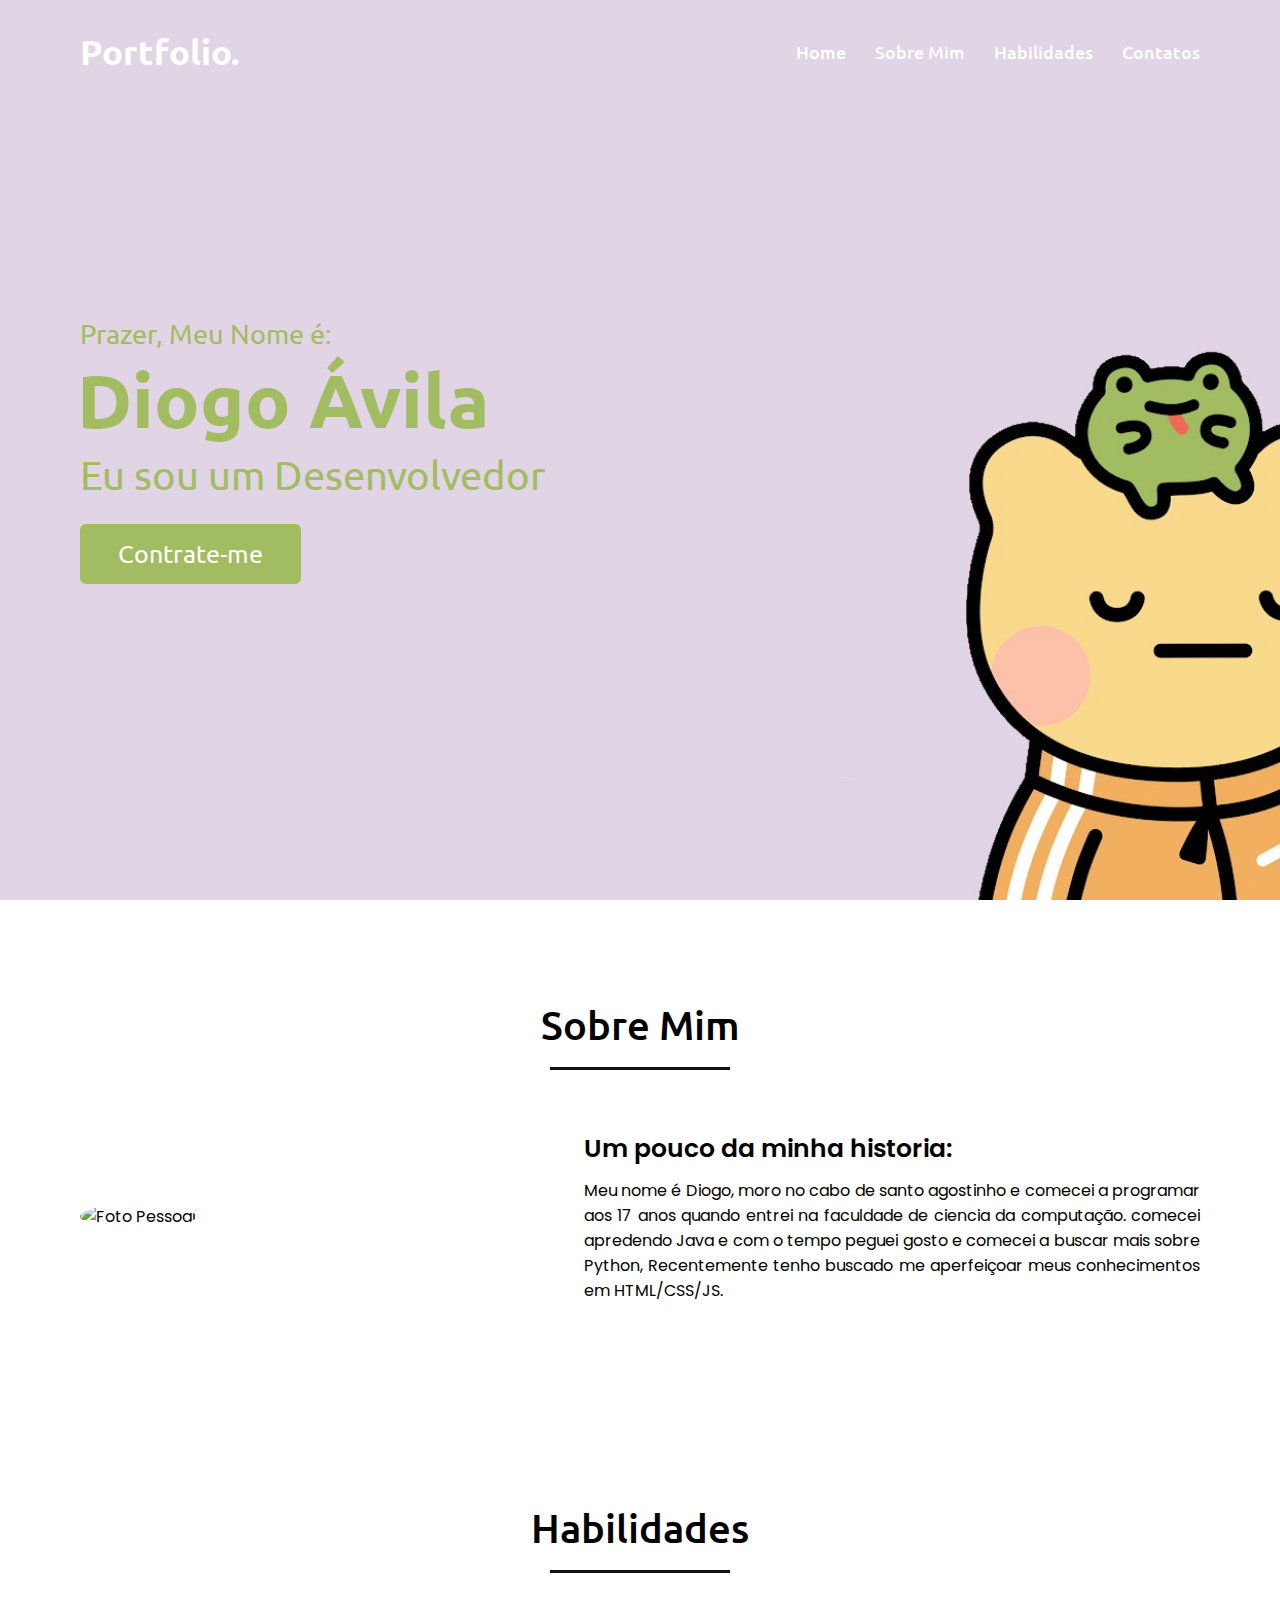
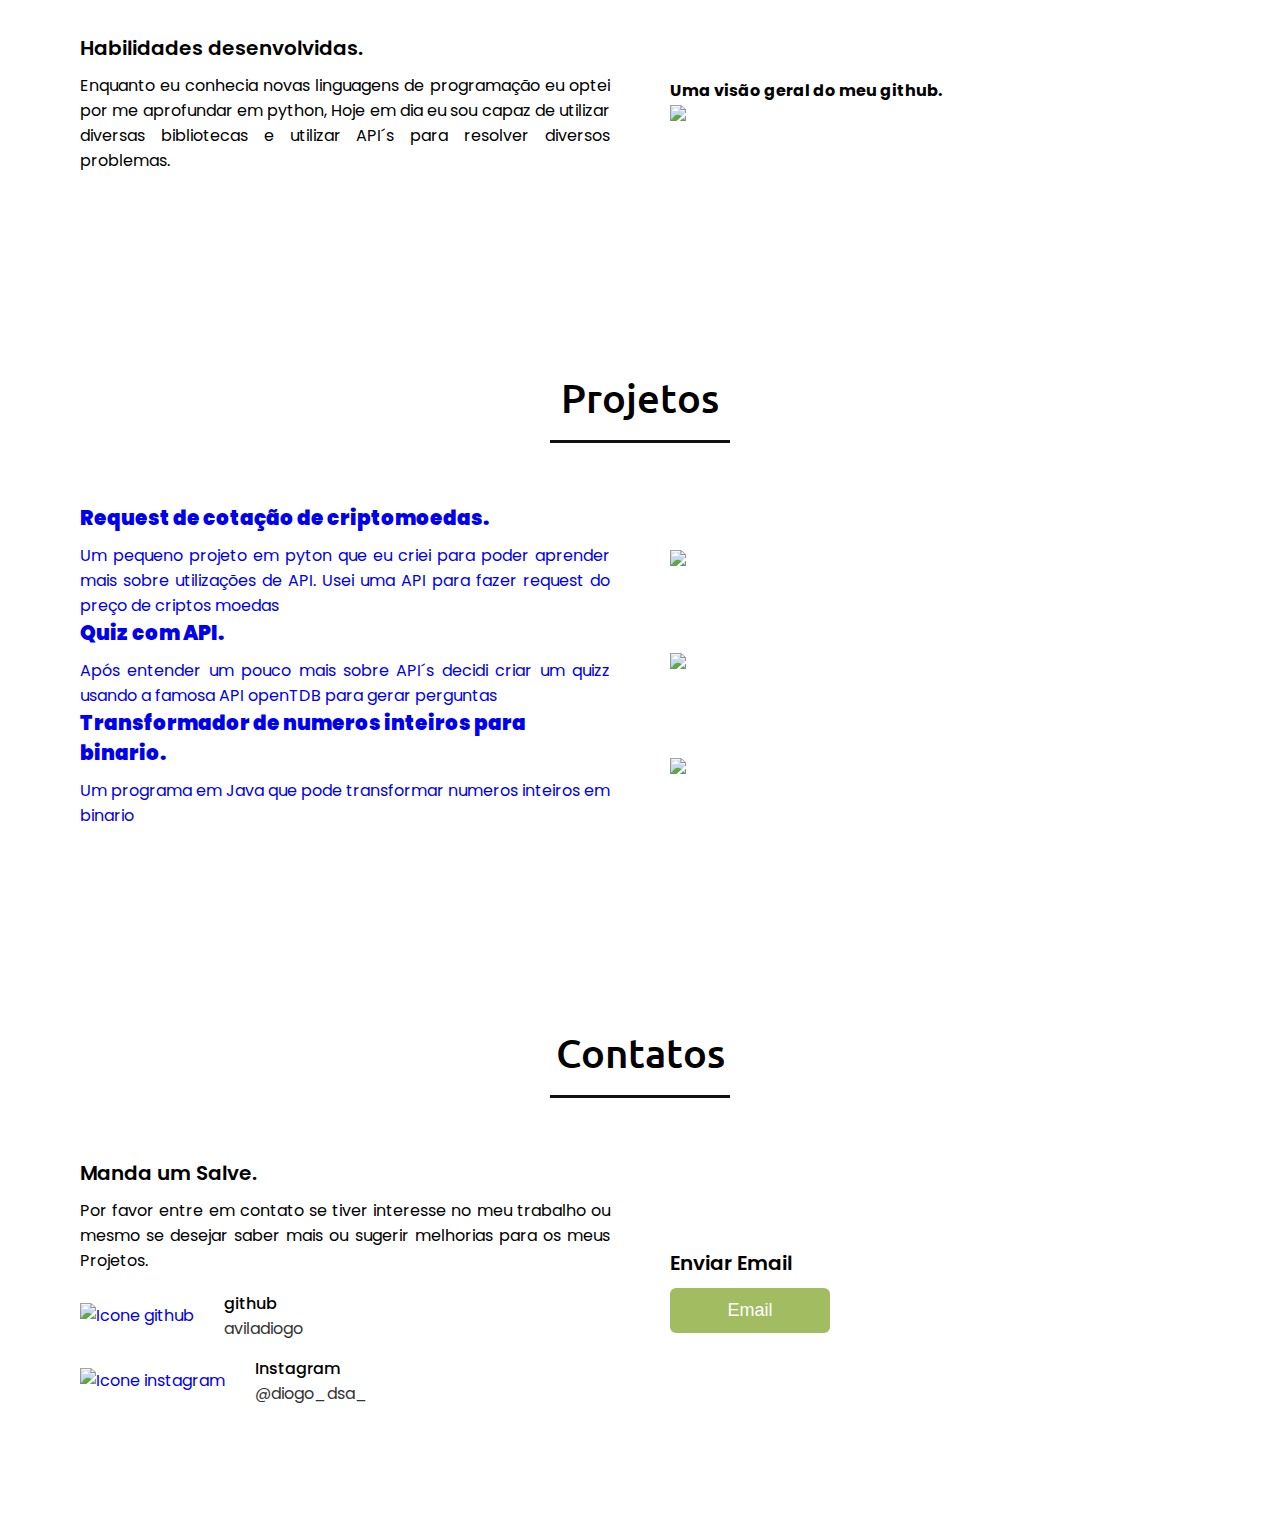
==== Portifolio/index.html @ dac08a9a "start" ====
<!DOCTYPE html>
<html lang="en">
<head>
    <meta charset="UTF-8">
    <meta name="viewport" content="width=device-width, initial-scale=1.0">
    <title>Personal Portfolio Website</title>
    <link rel="stylesheet" href="style.css">
    <link rel="stylesheet" href="https://cdnjs.cloudflare.com/ajax/libs/font-awesome/5.15.3/css/all.min.css"/>
    <script src="https://code.jquery.com/jquery-3.5.1.min.js"></script>
    <script src="https://cdnjs.cloudflare.com/ajax/libs/typed.js/2.0.11/typed.min.js"></script>
    <script src="https://cdnjs.cloudflare.com/ajax/libs/waypoints/4.0.1/jquery.waypoints.min.js"></script>
    <script src="https://cdnjs.cloudflare.com/ajax/libs/OwlCarousel2/2.3.4/owl.carousel.min.js"></script>
    <link rel="stylesheet" href="https://cdnjs.cloudflare.com/ajax/libs/OwlCarousel2/2.3.4/assets/owl.carousel.min.css"/>

</head>
<body>
    <div class="scroll-up-btn">
        <i class="fas fa-angle-up"></i>
    </div>
    <nav class="navbar">
        <div class="max-width">
            <div class="logo"><a href="#">Portfolio.</a></div>
            <ul class="menu">
                <li><a href="#home" class="menu-btn">Home</a></li>
                <li><a href="#about" class="menu-btn">Sobre Mim</a></li>
                <li><a href="#skills" class="menu-btn">Habilidades</a></li>
               
                <li><a href="#contact" class="menu-btn">Contatos</a></li>
            </ul>
            <div class="menu-btn">
                <i class="fas fa-bars"></i>
            </div>
        </div>
    </nav>

    <!-- home section start -->
    <section class="home" id="home">
        <div class="max-width">
            <div class="home-content">
                <div class="text-1">Prazer, Meu Nome é:</div>
                <div class="text-2">Diogo Ávila</div>
                <div class="text-3">Eu sou um Desenvolvedor</div>
                <a href="#contact">Contrate-me</a>
            </div>
        </div>
    </section>

    <!-- about section start -->
    <section class="about" id="about">
        <div class="max-width">
            <h2 class="title">Sobre Mim</h2>
            <div class="about-content">
                <div class="avatar">
                    <img src="https://avatars.githubusercontent.com/u/66319119?v=4" alt="Foto Pessoal" class="avatar">
                </div>
                <div class="column right">
                    <div class="text">Um pouco da minha historia: </div>
                    <p>Meu nome é Diogo, moro no cabo de santo agostinho e comecei a programar aos 17 anos quando entrei na faculdade de ciencia da computação. comecei apredendo Java e com o tempo peguei gosto e comecei a buscar mais sobre Python, Recentemente tenho buscado me aperfeiçoar meus conhecimentos em HTML/CSS/JS.</p>
                </div>
            </div>
        </div>
    </section>

    <!-- skills section start -->
    <section class="skills" id="skills">
        <div class="max-width">
            <h2 class="title">Habilidades</h2>
            <div class="skills-content">
                <div class="column left">
                    <div class="text">Habilidades desenvolvidas.</div>
                    <p>Enquanto eu conhecia novas linguagens de programação eu optei por me aprofundar em python, Hoje em dia eu sou capaz de utilizar diversas bibliotecas e utilizar API´s para resolver diversos problemas.</p>
                </div>
                <div class="column right">
                    <div class="text"><b>Uma visão geral do meu github.</b></div>
                    <img height="180em" src="https://github-readme-stats.vercel.app/api/top-langs/?username=aviladiogo&layout=compact&langs_count=7&theme=dark"/>
                </div>
            </div>
        </div>
    </section>

    <!-- projects section start -->
    <section class="skills" id="skills">
        <div class="max-width">
            <h2 class="title">Projetos</h2>
            <a href="https://github.com/aviladiogo/Cardano-Price-with-HTTPs-request" target= "_blank">
            <div class="skills-content">
                <div class="column left">
                    <div class="text"><b>Request de cotação de criptomoedas.</b></div>
                    <p>Um pequeno projeto em pyton que eu criei para poder aprender mais sobre utilizações de API. Usei uma API para fazer request do preço de criptos moedas</p>
                </div>
                <div class="column right">

                    <img height="180em" src="https://static.poder360.com.br/2022/01/criptomoedas-848x477.jpg"/>
                </div>
            </div>
        </a>
        </div>
        <div class="max-width">
            <a href="https://github.com/aviladiogo/Jogo-de-perguntas-Usando-request-HTTPs-e-API" target= "_blank">
            <div class="skills-content">
                
                <div class="column left">
                    <div class="text"><b>Quiz com API.</b></div>
                    <p>Após entender um pouco mais sobre API´s decidi criar um quizz usando a famosa API openTDB para gerar perguntas</p>
                </div>
                <div class="column right">
                    <img height="180em" src=" https://img.freepik.com/vetores-gratis/quiz-no-estilo-quadrinhos-pop-art_175838-505.jpg?w=2000"/>
                    <!-- https://calculareconverter.com.br/wp-content/uploads/2018/05/decimal-em-bin%C3%A1rio.png -->
                </div>
            </div>
        </a>
        </div>
        <div class="max-width">
            <a href="https://github.com/aviladiogo/TransformadorBinario" target= "_blank">
            <div class="skills-content">
                <div class="column left">
                    <div class="text"><b>Transformador de numeros inteiros para binario.</b></div>
                    <p>Um programa em Java que pode transformar numeros inteiros em binario</p>
                </div>
                <div class="column right">
                    <img height="180em" src="https://calculareconverter.com.br/wp-content/uploads/2018/05/decimal-em-bin%C3%A1rio.png"/>
                </div>
            </div>
            </a>
        </div>
    </section>

    <!-- contact section start -->
    <section class="contact" id="contact">
        <div class="max-width">
            <h2 class="title">Contatos</h2>
            <div class="contact-content">
                <div class="column left">
                    <div class="text">Manda um Salve.</div>
                    <p>Por favor entre em contato se tiver interesse no meu trabalho ou mesmo se desejar saber mais ou sugerir melhorias para os meus Projetos.</p>
                    <div class="icons">
                        <div class="row">
                            <a href="https://github.com/aviladiogo" target= "_blank">
                                <img src="https://img.icons8.com/material-outlined/344/github.png"
                                  alt="Icone github" 
                                  width="40" height="40"/>
                                  
                              </a>
                            <div class="info">
                                <div class="head">github</div>
                                <div class="sub-title">aviladiogo</div>
                            </div>
                        </div>
                        <div class="row">
                            <a href="https://www.instagram.com/diogo_dsa_/" target= "_blank">
                                <img src="https://img.icons8.com/ios-glyphs/344/instagram.png"
                                  alt="Icone instagram"
                                  width="40" height="40"/>
                              </a>
                            <div class="info">
                                
                                <div class="head">Instagram</div>
                                <div class="sub-title">@diogo_dsa_</div>
                            </div>
                        </div>
                    </div>
                </div>

                <div class="column right">
                    <div class="text">Enviar Email</div>
                    <form action="#">
                        <div class="button-area">
                            <button type="submit" onclick="window.open('mailto:aviladiogo30@gmail.com?subject=Seu site é incrivel', '_blank')">Email</button>
                        </div>
                    </form>
                </div>
            </div>
        </div>
    </section>

    <script src="script.js"></script>
</body>
</html>
---- Portifolio/style.css ----
/*  import google fonts */
@import url('https://fonts.googleapis.com/css2?family=Poppins:wght@400;500;600;700&family=Ubuntu:wght@400;500;700&display=swap');

*{
    margin: 0;
    padding: 0;
    box-sizing: border-box;
    text-decoration: none;
}
html{
    scroll-behavior: smooth;
}
.avatar {
    border-radius: 50%;
} 
/* custom scroll bar */
::-webkit-scrollbar {
    width: 10px;
}
::-webkit-scrollbar-track {
    background: #f1f1f1;
}
::-webkit-scrollbar-thumb {
    background: #888;
}

::-webkit-scrollbar-thumb:hover {
    background: #555;
}

/* all similar content styling codes */
section{
    padding: 100px 0;
}
.max-width{
    max-width: 1300px;
    padding: 0 80px;
    margin: auto;
}
.about, .services, .skills, .teams, .contact, footer{
    font-family: 'Poppins', sans-serif;
}
.about .about-content,
.services .serv-content,
.skills .skills-content,
.contact .contact-content{
    display: flex;
    flex-wrap: wrap;
    align-items: center;
    justify-content: space-between;
}
section .title{
    position: relative;
    text-align: center;
    font-size: 40px;
    font-weight: 500;
    margin-bottom: 60px;
    padding-bottom: 20px;
    font-family: 'Ubuntu', sans-serif;
}
section .title::before{
    content: "";
    position: absolute;
    bottom: 0px;
    left: 50%;
    width: 180px;
    height: 3px;
    background: #111;
    transform: translateX(-50%);
}
section .title::after{
    position: absolute;
    bottom: -8px;
    left: 50%;
    font-size: 20px;
    color: #a1bc61;
    padding: 0 5px;
    background: #fff;
    transform: translateX(-50%);
}

/* navbar styling */
.navbar{
    position: fixed;
    width: 100%;
    z-index: 999;
    padding: 30px 0;
    font-family: 'Ubuntu', sans-serif;
    transition: all 0.3s ease;
}
.navbar.sticky{
    padding: 15px 0;
    background: #a1bc61;
}
.navbar .max-width{
    display: flex;
    align-items: center;
    justify-content: space-between;
}
.navbar .logo a{
    color: #fff;
    font-size: 35px;
    font-weight: 600;
}

.navbar.sticky .logo a span{
    color: #fff;
}
.navbar .menu li{
    list-style: none;
    display: inline-block;
}
.navbar .menu li a{
    display: block;
    color: #fff;
    font-size: 18px;
    font-weight: 500;
    margin-left: 25px;
    transition: color 0.3s ease;
}
.navbar .menu li a:hover{
    color: #a1bc61;
}
.navbar.sticky .menu li a:hover{
    color: #fff;
}

/* menu btn styling */
.menu-btn{
    color: #fff;
    font-size: 23px;
    cursor: pointer;
    display: none;
}
.scroll-up-btn{
    position: fixed;
    height: 45px;
    width: 42px;
    background: #a1bc61;
    right: 30px;
    bottom: 10px;
    text-align: center;
    line-height: 45px;
    color: #fff;
    z-index: 9999;
    font-size: 30px;
    border-radius: 6px;
    border-bottom-width: 2px;
    cursor: pointer;
    opacity: 0;
    pointer-events: none;
    transition: all 0.3s ease;
}
.scroll-up-btn.show{
    bottom: 30px;
    opacity: 1;
    pointer-events: auto;
}
.scroll-up-btn:hover{
    filter: brightness(90%);
}


/* home section styling */
.home{
    display: flex;
    background: url("images/banner.jpg") no-repeat center;
    height: 100vh;
    color: #a1bc61;
    min-height: 500px;
    background-size: cover;
    background-attachment: fixed;
    font-family: 'Ubuntu', sans-serif;
}
.home .max-width{
  width: 100%;
  display: flex;
}
.home .max-width .row{
  margin-right: 0;
}
.home .home-content .text-1{
    font-size: 27px;
}
.home .home-content .text-2{
    font-size: 75px;
    font-weight: 600;
    margin-left: -3px;
}
.home .home-content .text-3{
    font-size: 40px;
    margin: 5px 0;
}
.home .home-content .text-3 span{
    color: #a1bc61;
    font-weight: 500;
}
.home .home-content a{
    display: inline-block;
    background: #a1bc61;
    color: #fff;
    font-size: 25px;
    padding: 12px 36px;
    margin-top: 20px;
    font-weight: 400;
    border-radius: 6px;
    border: 2px solid #a1bc61;
    transition: all 0.3s ease;
}
.home .home-content a:hover{
    color: #a1bc61;
    background: none;
}

/* about section styling */
.about .title::after{
    content: "";
    /* Usei essa parte para gerar uma linha solida embaixo do titulo */
}
.about .about-content .left{
    width: 45%;
}
.about .about-content .left img{
    height: 400px;
    width: 400px;
    object-fit: cover;
    border-radius: 6px;
}
.about .about-content .right{
    width: 55%;
}
.about .about-content .right .text{
    font-size: 25px;
    font-weight: 600;
    margin-bottom: 10px;
}
.about .about-content .right .text span{
    color: #a1bc61;
}
.about .about-content .right p{
    text-align: justify;
}
.about .about-content .right a{
    display: inline-block;
    background: #a1bc61;
    color: #fff;
    font-size: 20px;
    font-weight: 500;
    padding: 10px 30px;
    margin-top: 20px;
    border-radius: 6px;
    border: 2px solid #a1bc61;
    transition: all 0.3s ease;
}
.about .about-content .right a:hover{
    color: #a1bc61;
    background: none;
}

/* skills section styling */

.skills .title::after{
    content: "";
    /* Usei essa parte para gerar uma linha solida embaixo do titulo */
}
.skills .skills-content .column{
    width: calc(50% - 30px);
    
}
.skills .skills-content .left .text{
    font-size: 20px;
    font-weight: 600;
    margin-bottom: 10px;
}
.skills .skills-content .left p{
    text-align: justify;
}
.skills .skills-content .left a{
    display: inline-block;
    background: #a1bc61;
    color: #fff;
    font-size: 18px;
    font-weight: 500;
    padding: 8px 16px;
    margin-top: 20px;
    border-radius: 6px;
    border: 2px solid #a1bc61;
    transition: all 0.3s ease;
}
.skills .skills-content .left a:hover{
    color: #a1bc61;
    background: none;
}
.skills .skills-content .right .bars{
    margin-bottom: 15px;
}
.skills .skills-content .right .info{
    display: flex;
    margin-bottom: 5px;
    align-items: center;
    justify-content: space-between;
}
.skills .skills-content .right span{
    font-weight: 500;
    font-size: 18px;
}
.skills .skills-content .right .line{
    height: 5px;
    width: 100%;
    background: lightgrey;
    position: relative;
}
.skills .skills-content .right .line::before{
    content: "";
    position: absolute;
    height: 100%;
    left: 0;
    top: 0;
    background: #a1bc61;
}
.skills-content .right .html::before{
    width: 90%;
}
.skills-content .right .css::before{
    width: 60%;
}
.skills-content .right .js::before{
    width: 80%;
}
.skills-content .right .php::before{
    width: 50%;
}
.skills-content .right .mysql::before{
    width: 70%;
}


/* contact section styling */
.contact .title::after{
    content: "";
    /* Usei essa parte para gerar uma linha solida embaixo do titulo */
} 

.contact .contact-content .column{
    width: calc(50% - 30px);
}
.contact .contact-content .text{
    font-size: 20px;
    font-weight: 600;
    margin-bottom: 10px;
}
.contact .contact-content .left p{
    text-align: justify;
}
.contact .contact-content .left .icons{
    margin: 10px 0;
}
.contact .contact-content .row{
    display: flex;
    height: 65px;
    align-items: center;
}
.contact .contact-content .row .info{
    margin-left: 30px;
}
.contact .contact-content .row i{
    font-size: 25px;
    color: #a1bc61;
}
.contact .contact-content .info .head{
    font-weight: 500;
}
.contact .contact-content .info .sub-title{
    color: #333;
}
.contact .right form .fields{
    display: flex;
}
.contact .right form .field,
.contact .right form .fields .field{
    height: 45px;
    width: 100%;
    margin-bottom: 15px;
}
.contact .right form .textarea{
    height: 80px;
    width: 100%;
}
.contact .right form .name{
    margin-right: 10px;
}

.contact .right form .textarea textarea{
  padding-top: 10px;
  resize: none;
}
.contact .right form .button-area{
  display: flex;
  align-items: center;
}
.right form .button-area button{
  color: #fff;
  display: block;
  width: 160px!important;
  height: 45px;
  outline: none;
  font-size: 18px;
  font-weight: 500;
  border-radius: 6px;
  cursor: pointer;
  flex-wrap: nowrap;
  background: #a1bc61;
  border: 2px solid #a1bc61;
  transition: all 0.3s ease;
}
.right form .button-area button:hover{
  color: #a1bc61;
  background: none;
}

/* responsive media query start */
@media (max-width: 1104px) {
    .about .about-content .left img{
        height: 350px;
        width: 350px;
    }
}

@media (max-width: 991px) {
    .max-width{
        padding: 0 50px;
    }
}
@media (max-width: 947px){
    .menu-btn{
        display: block;
        z-index: 999;
    }
    .menu-btn i.active:before{
        content: "\f00d";
    }
    .navbar .menu{
        position: fixed;
        height: 100vh;
        width: 100%;
        left: -100%;
        top: 0;
        background: #111;
        text-align: center;
        padding-top: 80px;
        transition: all 0.3s ease;
    }
    .navbar .menu.active{
        left: 0;
    }
    .navbar .menu li{
        display: block;
    }
    .navbar .menu li a{
        display: inline-block;
        margin: 20px 0;
        font-size: 25px;
    }
    .home .home-content .text-2{
        font-size: 70px;
    }
    .home .home-content .text-3{
        font-size: 35px;
    }
    .home .home-content a{
        font-size: 23px;
        padding: 10px 30px;
    }
    .max-width{
        max-width: 930px;
    }
    .about .about-content .column{
        width: 100%;
    }
    .about .about-content .left{
        display: flex;
        justify-content: center;
        margin: 0 auto 60px;
    }
    .about .about-content .right{
        flex: 100%;
    }
    .services .serv-content .card{
        width: calc(50% - 10px);
        margin-bottom: 20px;
    }
    .skills .skills-content .column,
    .contact .contact-content .column{
        width: 100%;
        margin-bottom: 35px;
    }
}

@media (max-width: 690px) {
    .max-width{
        padding: 0 23px;
    }
    .home .home-content .text-2{
        font-size: 60px;
    }
    .home .home-content .text-3{
        font-size: 32px;
    }
    .home .home-content a{
        font-size: 20px;
    }
    .services .serv-content .card{
        width: 100%;
    }
}

@media (max-width: 500px) {
    .home .home-content .text-2{
        font-size: 50px;
    }
    .home .home-content .text-3{
        font-size: 27px;
    }
    .about .about-content .right .text,
    .skills .skills-content .left .text{
        font-size: 19px;
    }
    .contact .right form .fields{
        flex-direction: column;
    }
    .contact .right form .name,
    .contact .right form .email{
        margin: 0;
    }
    .right form .error-box{
       width: 150px;
    }
    .scroll-up-btn{
        right: 15px;
        bottom: 15px;
        height: 38px;
        width: 35px;
        font-size: 23px;
        line-height: 38px;
    }
}
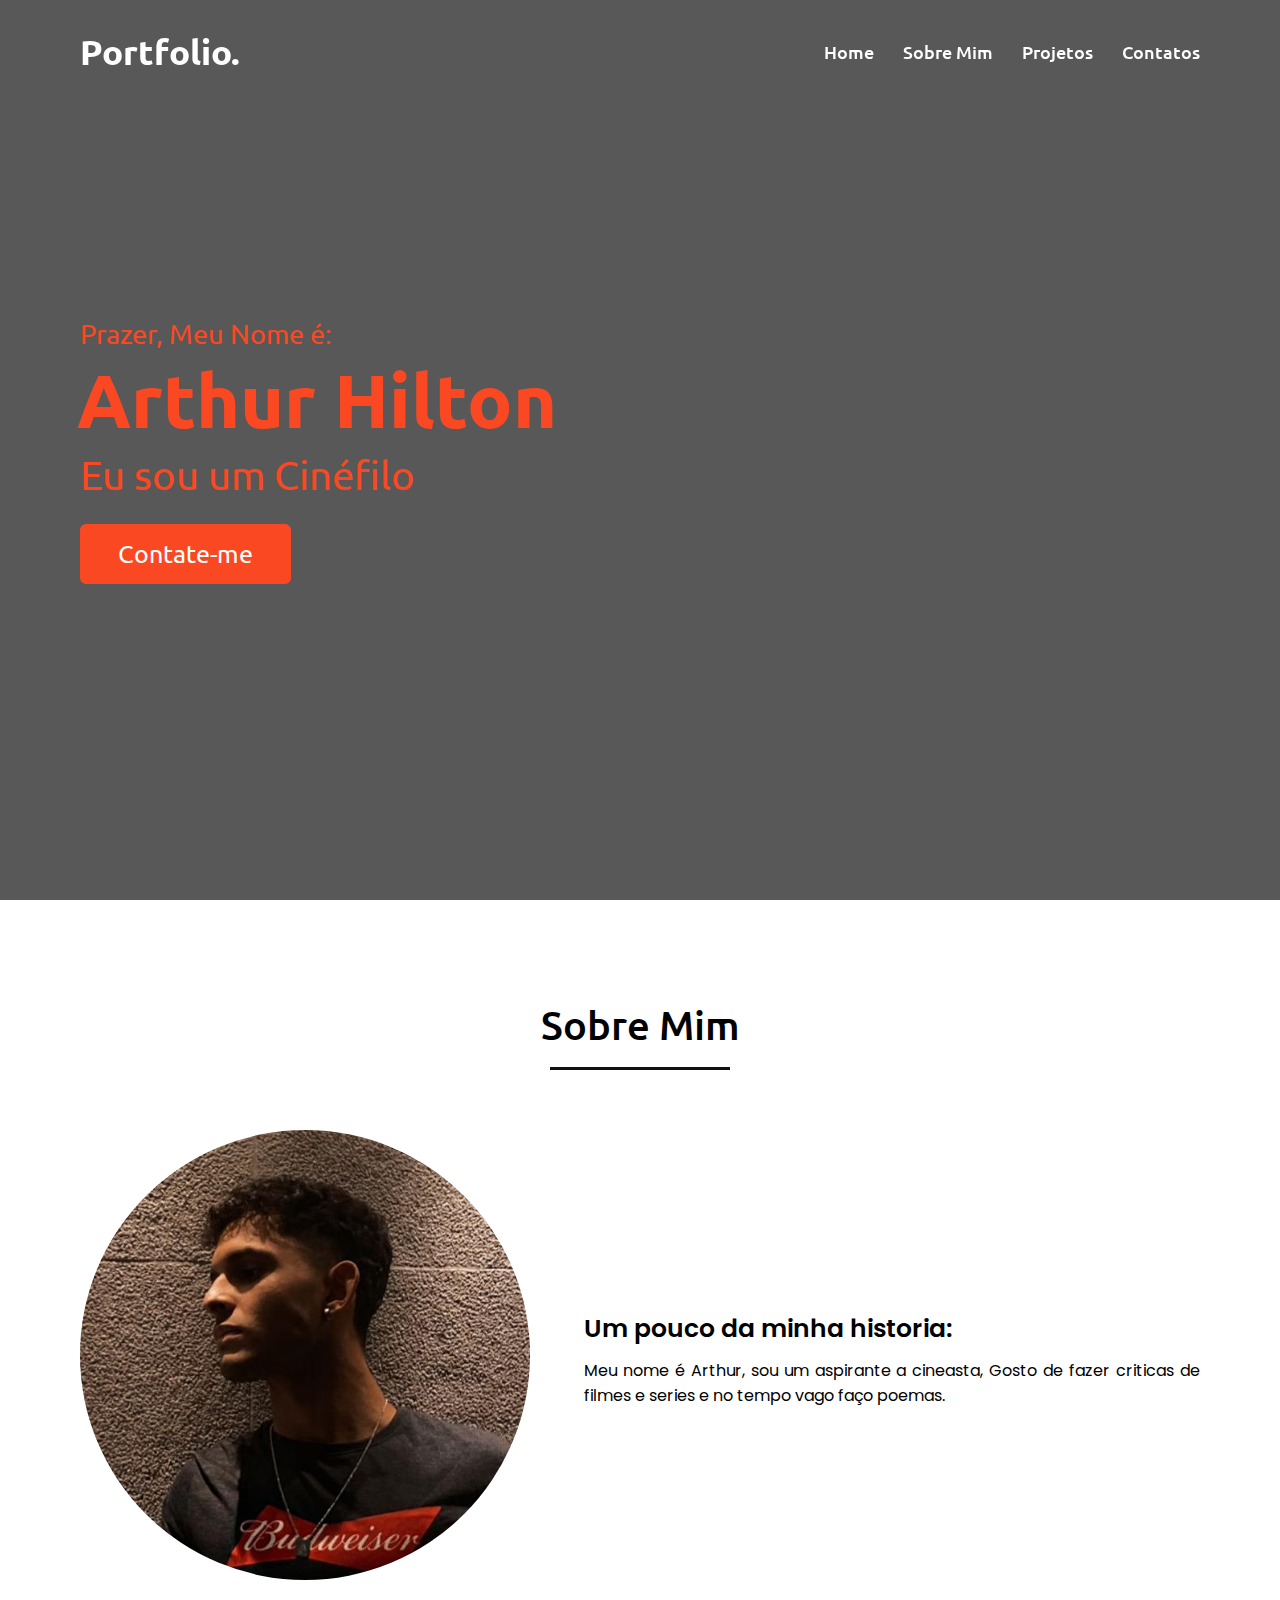
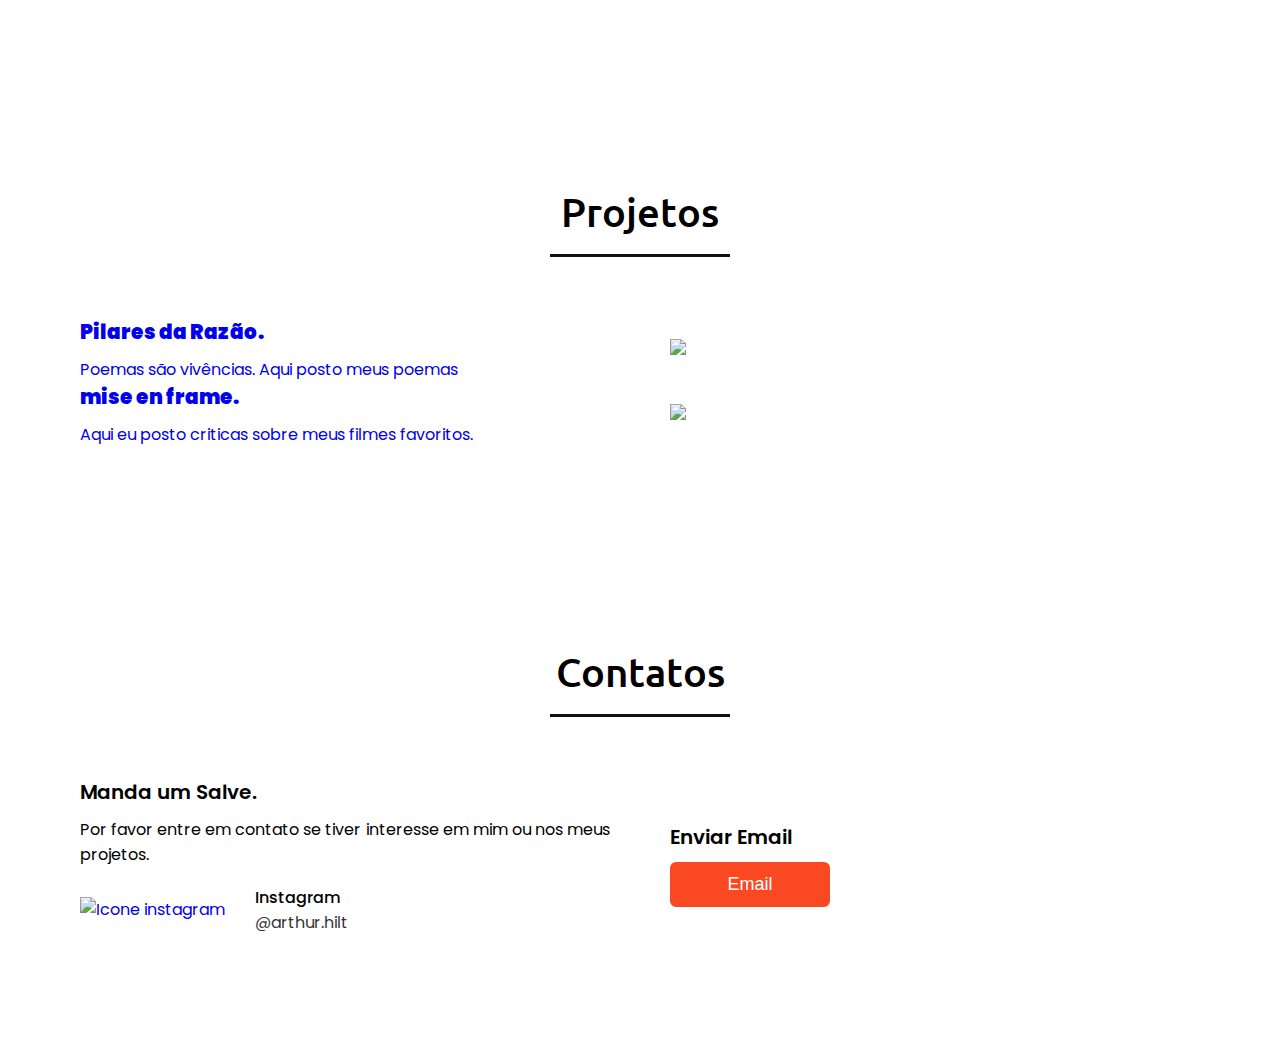
==== commit 7c7652ca: "1.0" ====
--- a/Portifolio/index.html
+++ b/Portifolio/index.html
@@ -23,8 +23,7 @@
             <ul class="menu">
                 <li><a href="#home" class="menu-btn">Home</a></li>
                 <li><a href="#about" class="menu-btn">Sobre Mim</a></li>
-                <li><a href="#skills" class="menu-btn">Habilidades</a></li>
-               
+                <li><a href="#skills" class="menu-btn">Projetos</a></li>
                 <li><a href="#contact" class="menu-btn">Contatos</a></li>
             </ul>
             <div class="menu-btn">
@@ -38,9 +37,9 @@
         <div class="max-width">
             <div class="home-content">
                 <div class="text-1">Prazer, Meu Nome é:</div>
-                <div class="text-2">Diogo Ávila</div>
-                <div class="text-3">Eu sou um Desenvolvedor</div>
-                <a href="#contact">Contrate-me</a>
+                <div class="text-2">Arthur Hilton</div>
+                <div class="text-3">Eu sou um Cinéfilo</div>
+                <a href="#contact">Contate-me</a>
             </div>
         </div>
     </section>
@@ -51,77 +50,48 @@
             <h2 class="title">Sobre Mim</h2>
             <div class="about-content">
                 <div class="avatar">
-                    <img src="https://avatars.githubusercontent.com/u/66319119?v=4" alt="Foto Pessoal" class="avatar">
+                    <img src="/Portifolio/images/avatar.png" alt="Foto Pessoal" class="avatar">
                 </div>
                 <div class="column right">
                     <div class="text">Um pouco da minha historia: </div>
-                    <p>Meu nome é Diogo, moro no cabo de santo agostinho e comecei a programar aos 17 anos quando entrei na faculdade de ciencia da computação. comecei apredendo Java e com o tempo peguei gosto e comecei a buscar mais sobre Python, Recentemente tenho buscado me aperfeiçoar meus conhecimentos em HTML/CSS/JS.</p>
+                    <p>Meu nome é Arthur, sou um aspirante a cineasta, Gosto de fazer criticas de filmes e series e no tempo vago faço poemas.</p>
                 </div>
             </div>
         </div>
     </section>
 
-    <!-- skills section start -->
-    <section class="skills" id="skills">
-        <div class="max-width">
-            <h2 class="title">Habilidades</h2>
-            <div class="skills-content">
-                <div class="column left">
-                    <div class="text">Habilidades desenvolvidas.</div>
-                    <p>Enquanto eu conhecia novas linguagens de programação eu optei por me aprofundar em python, Hoje em dia eu sou capaz de utilizar diversas bibliotecas e utilizar API´s para resolver diversos problemas.</p>
-                </div>
-                <div class="column right">
-                    <div class="text"><b>Uma visão geral do meu github.</b></div>
-                    <img height="180em" src="https://github-readme-stats.vercel.app/api/top-langs/?username=aviladiogo&layout=compact&langs_count=7&theme=dark"/>
-                </div>
-            </div>
-        </div>
-    </section>
 
     <!-- projects section start -->
     <section class="skills" id="skills">
         <div class="max-width">
             <h2 class="title">Projetos</h2>
-            <a href="https://github.com/aviladiogo/Cardano-Price-with-HTTPs-request" target= "_blank">
+            <a href="https://instagram.com/pilaresdarazao?igshid=YmMyMTA2M2Y=" target= "_blank">
             <div class="skills-content">
                 <div class="column left">
-                    <div class="text"><b>Request de cotação de criptomoedas.</b></div>
-                    <p>Um pequeno projeto em pyton que eu criei para poder aprender mais sobre utilizações de API. Usei uma API para fazer request do preço de criptos moedas</p>
+                    <div class="text"><b>Pilares da Razão.</b></div>
+                    <p>Poemas são vivências. Aqui posto meus poemas</p>
                 </div>
                 <div class="column right">
 
-                    <img height="180em" src="https://static.poder360.com.br/2022/01/criptomoedas-848x477.jpg"/>
+                    <img height="236em" src="https://www.estudopratico.com.br/wp-content/uploads/2017/10/livro-poesia-pena-letras-escrever.jpg"/>
                 </div>
             </div>
         </a>
         </div>
         <div class="max-width">
-            <a href="https://github.com/aviladiogo/Jogo-de-perguntas-Usando-request-HTTPs-e-API" target= "_blank">
+            <a href="https://instagram.com/mise.enframe?igshid=YmMyMTA2M2Y=" target= "_blank">
             <div class="skills-content">
                 
                 <div class="column left">
-                    <div class="text"><b>Quiz com API.</b></div>
-                    <p>Após entender um pouco mais sobre API´s decidi criar um quizz usando a famosa API openTDB para gerar perguntas</p>
+                    <div class="text"><b>mise en frame.</b></div>
+                    <p>Aqui eu posto criticas sobre meus filmes favoritos.</p>
                 </div>
                 <div class="column right">
-                    <img height="180em" src=" https://img.freepik.com/vetores-gratis/quiz-no-estilo-quadrinhos-pop-art_175838-505.jpg?w=2000"/>
+                    <img height="200em" src=" https://img.olhardigital.com.br/wp-content/uploads/2021/09/cinema-2.jpg"/>
                     <!-- https://calculareconverter.com.br/wp-content/uploads/2018/05/decimal-em-bin%C3%A1rio.png -->
                 </div>
             </div>
         </a>
-        </div>
-        <div class="max-width">
-            <a href="https://github.com/aviladiogo/TransformadorBinario" target= "_blank">
-            <div class="skills-content">
-                <div class="column left">
-                    <div class="text"><b>Transformador de numeros inteiros para binario.</b></div>
-                    <p>Um programa em Java que pode transformar numeros inteiros em binario</p>
-                </div>
-                <div class="column right">
-                    <img height="180em" src="https://calculareconverter.com.br/wp-content/uploads/2018/05/decimal-em-bin%C3%A1rio.png"/>
-                </div>
-            </div>
-            </a>
         </div>
     </section>
 
@@ -132,22 +102,10 @@
             <div class="contact-content">
                 <div class="column left">
                     <div class="text">Manda um Salve.</div>
-                    <p>Por favor entre em contato se tiver interesse no meu trabalho ou mesmo se desejar saber mais ou sugerir melhorias para os meus Projetos.</p>
+                    <p>Por favor entre em contato se tiver interesse em mim ou nos meus projetos.</p>
                     <div class="icons">
                         <div class="row">
-                            <a href="https://github.com/aviladiogo" target= "_blank">
-                                <img src="https://img.icons8.com/material-outlined/344/github.png"
-                                  alt="Icone github" 
-                                  width="40" height="40"/>
-                                  
-                              </a>
-                            <div class="info">
-                                <div class="head">github</div>
-                                <div class="sub-title">aviladiogo</div>
-                            </div>
-                        </div>
-                        <div class="row">
-                            <a href="https://www.instagram.com/diogo_dsa_/" target= "_blank">
+                            <a href="https://instagram.com/arthur.hilt?igshid=YmMyMTA2M2Y=" target= "_blank">
                                 <img src="https://img.icons8.com/ios-glyphs/344/instagram.png"
                                   alt="Icone instagram"
                                   width="40" height="40"/>
@@ -155,7 +113,7 @@
                             <div class="info">
                                 
                                 <div class="head">Instagram</div>
-                                <div class="sub-title">@diogo_dsa_</div>
+                                <div class="sub-title">@arthur.hilt</div>
                             </div>
                         </div>
                     </div>
@@ -165,7 +123,7 @@
                     <div class="text">Enviar Email</div>
                     <form action="#">
                         <div class="button-area">
-                            <button type="submit" onclick="window.open('mailto:aviladiogo30@gmail.com?subject=Seu site é incrivel', '_blank')">Email</button>
+                            <button type="submit" onclick="window.open('mailto:arthurtrindadeg@gmail.com?subject=Suas criticas sao Incríveis', '_blank')">Email</button>
                         </div>
                     </form>
                 </div>
--- a/Portifolio/style.css
+++ b/Portifolio/style.css
@@ -11,6 +11,7 @@
     scroll-behavior: smooth;
 }
 .avatar {
+    width: 450px;
     border-radius: 50%;
 } 
 /* custom scroll bar */
@@ -73,7 +74,7 @@
     bottom: -8px;
     left: 50%;
     font-size: 20px;
-    color: #a1bc61;
+    color: #FA4922;
     padding: 0 5px;
     background: #fff;
     transform: translateX(-50%);
@@ -90,7 +91,7 @@
 }
 .navbar.sticky{
     padding: 15px 0;
-    background: #a1bc61;
+    background: #FA4922;
 }
 .navbar .max-width{
     display: flex;
@@ -119,7 +120,7 @@
     transition: color 0.3s ease;
 }
 .navbar .menu li a:hover{
-    color: #a1bc61;
+    color: #FA4922;
 }
 .navbar.sticky .menu li a:hover{
     color: #fff;
@@ -136,7 +137,7 @@
     position: fixed;
     height: 45px;
     width: 42px;
-    background: #a1bc61;
+    background: #FA4922;
     right: 30px;
     bottom: 10px;
     text-align: center;
@@ -166,7 +167,7 @@
     display: flex;
     background: url("images/banner.jpg") no-repeat center;
     height: 100vh;
-    color: #a1bc61;
+    color: #FA4922;
     min-height: 500px;
     background-size: cover;
     background-attachment: fixed;
@@ -192,23 +193,23 @@
     margin: 5px 0;
 }
 .home .home-content .text-3 span{
-    color: #a1bc61;
+    color: #FA4922;
     font-weight: 500;
 }
 .home .home-content a{
     display: inline-block;
-    background: #a1bc61;
+    background: #FA4922;
     color: #fff;
     font-size: 25px;
     padding: 12px 36px;
     margin-top: 20px;
     font-weight: 400;
     border-radius: 6px;
-    border: 2px solid #a1bc61;
+    border: 2px solid #FA4922;
     transition: all 0.3s ease;
 }
 .home .home-content a:hover{
-    color: #a1bc61;
+    color: #FA4922;
     background: none;
 }
 
@@ -235,25 +236,25 @@
     margin-bottom: 10px;
 }
 .about .about-content .right .text span{
-    color: #a1bc61;
+    color: #FA4922;
 }
 .about .about-content .right p{
     text-align: justify;
 }
 .about .about-content .right a{
     display: inline-block;
-    background: #a1bc61;
+    background: #FA4922;
     color: #fff;
     font-size: 20px;
     font-weight: 500;
     padding: 10px 30px;
     margin-top: 20px;
     border-radius: 6px;
-    border: 2px solid #a1bc61;
+    border: 2px solid #FA4922;
     transition: all 0.3s ease;
 }
 .about .about-content .right a:hover{
-    color: #a1bc61;
+    color: #FA4922;
     background: none;
 }
 
@@ -277,18 +278,18 @@
 }
 .skills .skills-content .left a{
     display: inline-block;
-    background: #a1bc61;
+    background: #FA4922;
     color: #fff;
     font-size: 18px;
     font-weight: 500;
     padding: 8px 16px;
     margin-top: 20px;
     border-radius: 6px;
-    border: 2px solid #a1bc61;
+    border: 2px solid #FA4922;
     transition: all 0.3s ease;
 }
 .skills .skills-content .left a:hover{
-    color: #a1bc61;
+    color: #FA4922;
     background: none;
 }
 .skills .skills-content .right .bars{
@@ -316,7 +317,7 @@
     height: 100%;
     left: 0;
     top: 0;
-    background: #a1bc61;
+    background: #FA4922;
 }
 .skills-content .right .html::before{
     width: 90%;
@@ -365,7 +366,7 @@
 }
 .contact .contact-content .row i{
     font-size: 25px;
-    color: #a1bc61;
+    color: #FA4922;
 }
 .contact .contact-content .info .head{
     font-weight: 500;
@@ -409,12 +410,12 @@
   border-radius: 6px;
   cursor: pointer;
   flex-wrap: nowrap;
-  background: #a1bc61;
-  border: 2px solid #a1bc61;
+  background: #FA4922;
+  border: 2px solid #FA4922;
   transition: all 0.3s ease;
 }
 .right form .button-area button:hover{
-  color: #a1bc61;
+  color: #FA4922;
   background: none;
 }
 
